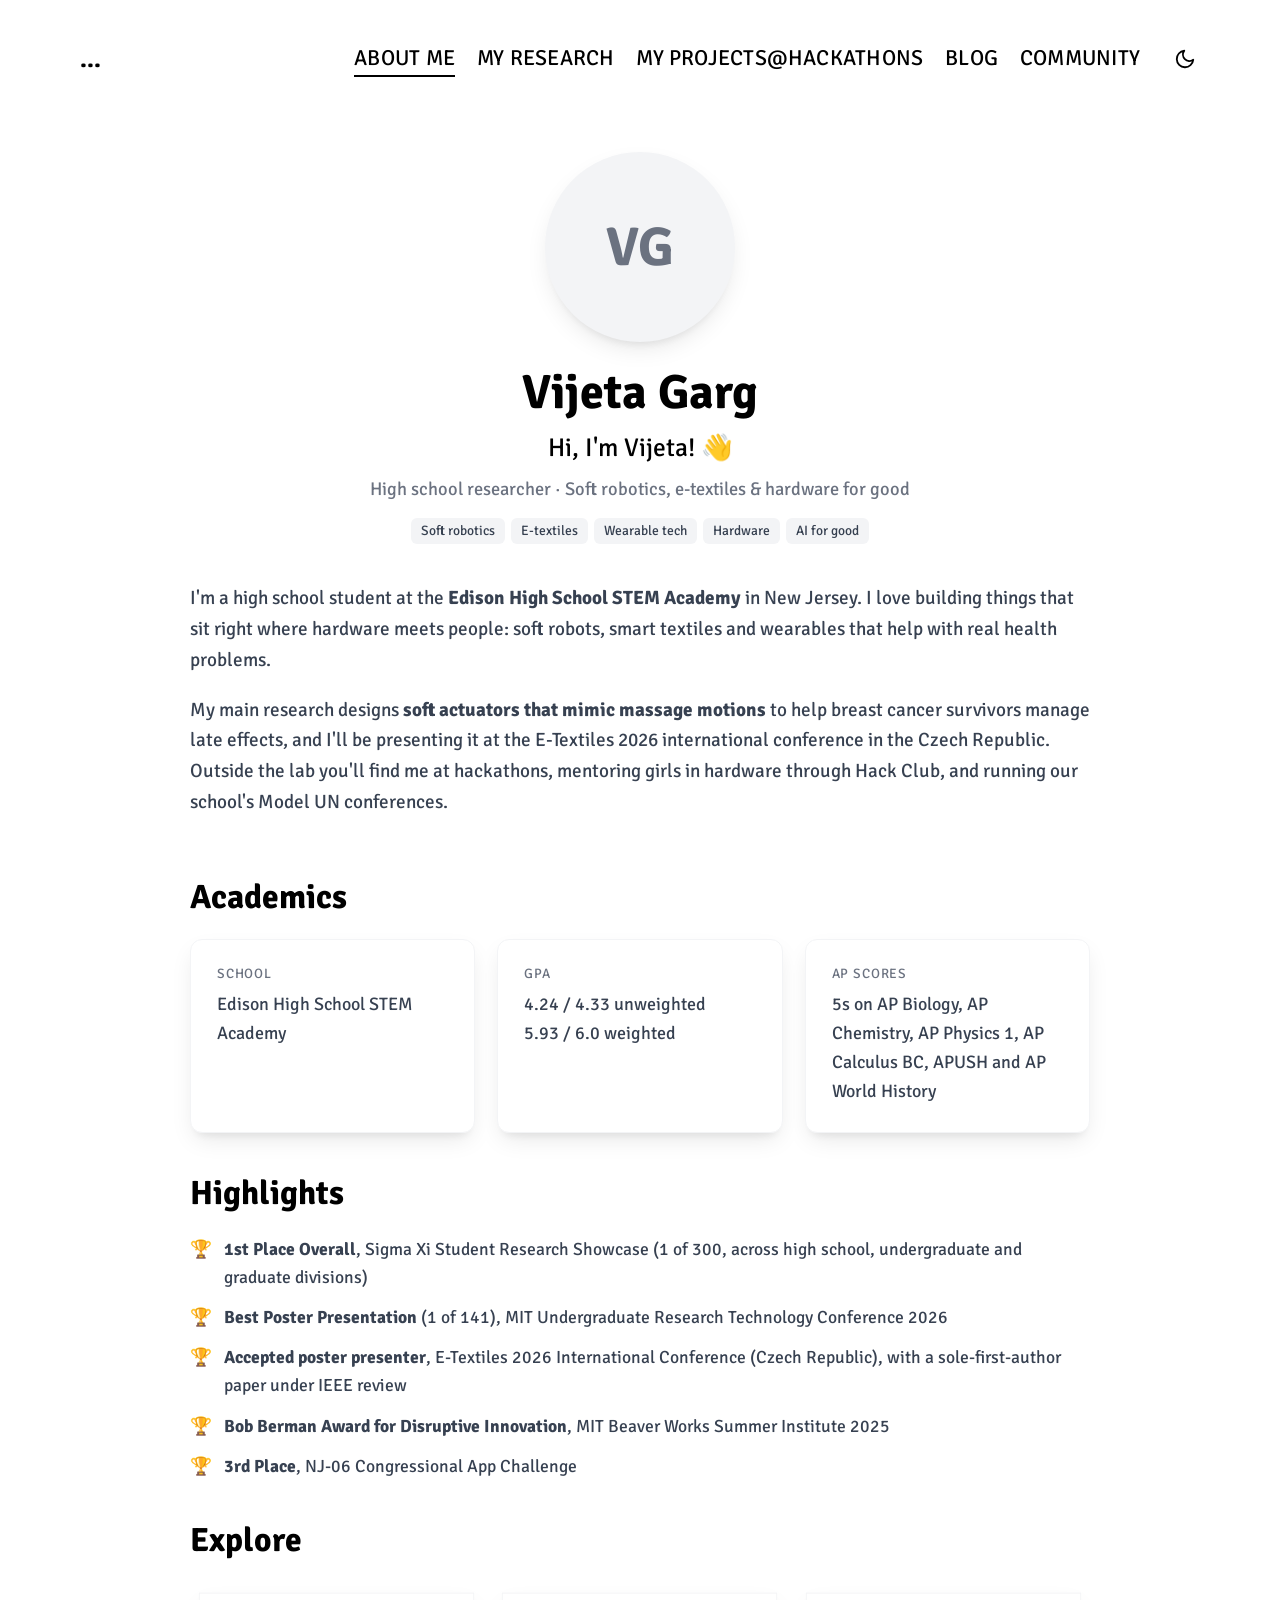
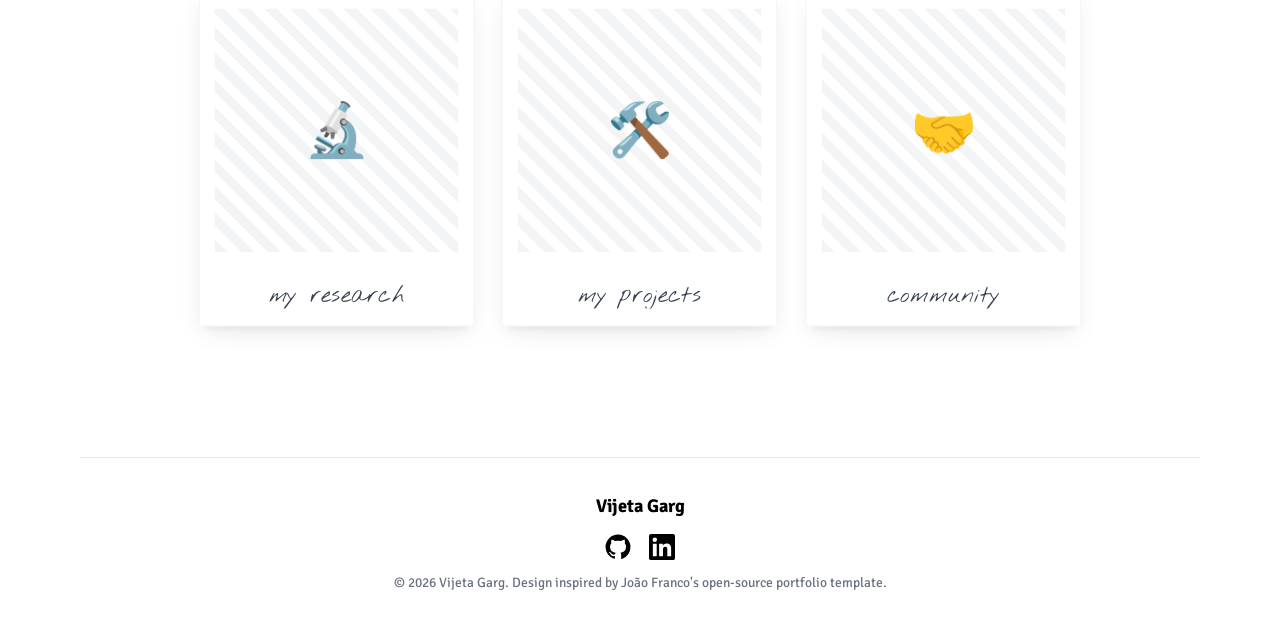
==== index.html @ 3167d9f6 "First version of portfolio site of Vijeta Garg created on 1st Nov 2026" ====
<!DOCTYPE html>
<html lang="en">
<head>
  <meta charset="UTF-8">
  <meta name="viewport" content="width=device-width, initial-scale=1.0">
  <title>About Me</title>
  <meta name="description" content="Vijeta Garg — research, projects and community">
  <link rel="icon" href="assets/img/favicon.svg" type="image/svg+xml">
  <link rel="preconnect" href="https://fonts.googleapis.com">
  <link rel="preconnect" href="https://fonts.gstatic.com" crossorigin>
  <link href="https://fonts.googleapis.com/css2?family=Nothing+You+Could+Do&family=Signika:wght@400;700&display=swap" rel="stylesheet">
  <link rel="stylesheet" href="assets/css/style.css">
</head>
<body data-page="about">
  <header id="site-header"></header>
  <main class="page container" id="app"></main>
  <footer id="site-footer"></footer>

  <!-- Settings you can edit -->
  <script src="config/site.js"></script>
  <script src="config/about.js"></script>
  <!-- List of uploaded files (auto-generated, don't edit) -->
  <script src="content/manifest.js"></script>
  <!-- Site engine -->
  <script src="assets/js/main.js"></script>
  <script src="assets/js/media.js"></script>
  <script src="assets/js/about.js"></script>
</body>
</html>
---- assets/css/style.css ----
/* =====================================================================
   Vijeta Garg — portfolio stylesheet
   ---------------------------------------------------------------------
   ✏️  EASY CUSTOMIZING: change the colors and fonts in the two blocks
   below (light mode, then dark mode). Everything else uses them.
   Fonts are loaded from Google Fonts in the <head> of each page.
   ===================================================================== */

:root {
  /* ---- Fonts ---- */
  --font-body: 'Signika', system-ui, -apple-system, 'Segoe UI', sans-serif;
  --font-title: Georgia, 'Times New Roman', serif;        /* big titles */
  --font-hand: 'Nothing You Could Do', cursive;            /* photo captions */

  /* ---- Light mode colors ---- */
  --bg: #ffffff;
  --text: #000000;
  --muted: #374151;        /* paragraph text */
  --soft: #6b7280;         /* small grey labels */
  --line: #e5e7eb;         /* dividers */
  --card: #ffffff;
  --card-border: #f3f4f6;
  --link: #3b82f6;
  --chip-bg: #f3f4f6;
  --badge-bg: #fff7e6;
  --badge-text: #8a4b00;
  --badge-border: #fde3b5;
  --active-bg: #f5f5f5;
  --shadow: 0 10px 25px -5px rgba(0,0,0,.10), 0 8px 10px -6px rgba(0,0,0,.08);

  --max-width: 1200px;
}

/* ---- Dark mode colors (used when the device is in dark mode,
        or when the visitor clicks the moon button) ---- */
@media (prefers-color-scheme: dark) {
  :root:not([data-theme="light"]) {
    --bg: #000000; --text: #ffffff; --muted: #cbd5e1; --soft: #94a3b8;
    --line: #262626; --card: #171717; --card-border: #262626;
    --link: #60a5fa; --chip-bg: #1f1f1f;
    --badge-bg: #2a1f0a; --badge-text: #fcd38d; --badge-border: #4a3510;
    --active-bg: #141414;
    --shadow: 0 10px 25px -5px rgba(0,0,0,.6);
  }
}
:root[data-theme="dark"] {
  --bg: #000000; --text: #ffffff; --muted: #cbd5e1; --soft: #94a3b8;
  --line: #262626; --card: #171717; --card-border: #262626;
  --link: #60a5fa; --chip-bg: #1f1f1f;
  --badge-bg: #2a1f0a; --badge-text: #fcd38d; --badge-border: #4a3510;
  --active-bg: #141414;
  --shadow: 0 10px 25px -5px rgba(0,0,0,.6);
}

/* ===================== Base ===================== */
*, *::before, *::after { box-sizing: border-box; }
html { scroll-behavior: smooth; }
body {
  margin: 0;
  background: var(--bg);
  color: var(--text);
  font-family: var(--font-body);
  font-size: 18px;
  line-height: 1.6;
  padding: 0 20px;
  animation: fade-in .6s ease both;
  transition: background .3s, color .3s;
}
@media (min-width: 768px) { body { padding: 0 80px; } }
@keyframes fade-in { from { opacity: 0; } to { opacity: 1; } }

a { color: var(--link); text-decoration: none; }
a:hover { text-decoration: underline; }
img { max-width: 100%; display: block; }
h1, h2, h3 { line-height: 1.2; margin: 0; }
code { font-size: .85em; background: var(--chip-bg); padding: 1px 6px; border-radius: 4px; word-break: break-all; }

.container { max-width: var(--max-width); margin: 0 auto; }
.narrow { max-width: 900px; margin: 0 auto; }

/* ===================== Header / nav ===================== */
.site-header { padding: 40px 0 4px; }
.nav { display: flex; flex-wrap: wrap; align-items: center; gap: 12px; max-width: var(--max-width); margin: 0 auto; }
.brand { font-size: 1.5rem; font-weight: 700; color: var(--text); margin-right: 24px; }
.brand:hover { text-decoration: none; }
.nav-tools { margin-left: 18px; display: flex; align-items: center; gap: 14px; }
.nav-links { list-style: none; margin: 0 0 0 auto; padding: 0; display: flex; gap: 22px; align-items: center; }
.nav-links a {
  color: var(--text); font-size: 1.35rem; text-transform: uppercase; font-weight: 400;
  display: inline-block; letter-spacing: .01em; -webkit-tap-highlight-color: transparent;
}
.nav-links a:hover { text-decoration: none; }
.nav-links a::after {
  content: ""; display: block; height: 2px; background: var(--text);
  max-width: 0; transition: max-width .5s ease;
}
.nav-links a:hover::after, .nav-links a.active::after { max-width: 100%; }

.icon-btn {
  background: none; border: 0; color: var(--text); cursor: pointer; padding: 4px;
  display: inline-flex; align-items: center; justify-content: center; border-radius: 6px;
}
.icon-btn svg { width: 22px; height: 22px; }
.menu-btn { display: none; }

@media (max-width: 1100px) {
  .nav-links a { font-size: 1.1rem; }
  .nav-links { gap: 16px; }
}
@media (max-width: 900px) {
  .menu-btn { display: inline-flex; }
  .nav-tools { margin-left: auto; }
  .nav-links {
    order: 3; width: 100%; margin-left: 0; flex-direction: column; align-items: flex-start; gap: 10px;
    max-height: 0; overflow: hidden; transition: max-height .45s ease;
  }
  .nav.open .nav-links { max-height: 420px; padding-top: 14px; }
  .nav-links a { font-size: 1.4rem; }
}

/* ===================== Generic page pieces ===================== */
.page { padding: 40px 0 60px; }
.page-title { font-size: clamp(1.8rem, 6vw, 2.5rem); font-weight: 700; padding: 20px 0 8px; overflow-wrap: anywhere; }
.page-intro { color: var(--muted); font-size: 1.15rem; max-width: 760px; margin: 0 0 30px; }
.section-title { font-size: 2.1rem; font-weight: 700; padding: 40px 0 22px; }
.eyebrow { color: var(--soft); text-transform: uppercase; letter-spacing: .06em; font-size: .85rem; margin: 0 0 8px; }

.badges { display: flex; flex-wrap: wrap; gap: 8px; margin: 16px 0; }
.badge {
  background: var(--badge-bg); color: var(--badge-text); border: 1px solid var(--badge-border);
  border-radius: 999px; padding: 4px 12px; font-size: .9rem; line-height: 1.4;
}
.chips { display: flex; flex-wrap: wrap; gap: 6px; margin: 10px 0; }
.chip { background: var(--chip-bg); color: var(--muted); border-radius: 6px; padding: 2px 10px; font-size: .85rem; }

.link-row { display: flex; flex-wrap: wrap; gap: 16px; margin: 16px 0; }

.card {
  background: var(--card); border: 1px solid var(--card-border); border-radius: 12px;
  box-shadow: var(--shadow); padding: 26px;
}

.btn {
  display: inline-flex; align-items: center; gap: 6px; padding: 7px 14px; border-radius: 8px;
  border: 1px solid var(--line); color: var(--text); font-size: .9rem; background: var(--card);
}
.btn:hover { text-decoration: none; border-color: var(--text); }

/* ===================== About (home) ===================== */
.hero { display: flex; flex-direction: column; align-items: center; text-align: center; padding: 30px 0 10px; }
.avatar {
  width: 190px; height: 190px; border-radius: 50%; object-fit: cover; box-shadow: var(--shadow);
  border: 4px solid var(--card);
}
.avatar-fallback {
  width: 190px; height: 190px; border-radius: 50%; display: flex; align-items: center; justify-content: center;
  font-size: 3.4rem; font-weight: 700; background: var(--chip-bg); color: var(--soft); box-shadow: var(--shadow);
}
.hero h1 { font-size: 3rem; font-weight: 700; margin-top: 22px; }
.hero .greeting { font-size: 1.6rem; margin: 6px 0 0; }
.hero .tagline { color: var(--soft); font-size: 1.15rem; margin: 6px 0 0; }
.wave { display: inline-block; animation: wave 2.5s infinite; transform-origin: 70% 70%; }
@keyframes wave {
  0%{transform:rotate(0)} 10%{transform:rotate(14deg)} 20%{transform:rotate(-8deg)} 30%{transform:rotate(14deg)}
  40%{transform:rotate(-4deg)} 50%{transform:rotate(10deg)} 60%,100%{transform:rotate(0)}
}
.bio p { color: var(--muted); font-size: 1.2rem; }
.interest-chips { justify-content: center; margin-top: 14px; }

.glance { display: grid; grid-template-columns: repeat(auto-fit, minmax(240px, 1fr)); gap: 22px; }
.glance h3 { font-size: .85rem; text-transform: uppercase; letter-spacing: .06em; color: var(--soft); margin-bottom: 8px; font-weight: 400; }
.glance p { margin: 0; color: var(--muted); }
.highlight-list { list-style: none; padding: 0; margin: 0; display: grid; gap: 12px; }
.highlight-list li { display: flex; gap: 12px; align-items: flex-start; color: var(--muted); font-size: 1.1rem; }
.highlight-list li::before { content: "🏆"; flex: none; }

/* ===================== Polaroid photo cards (like the reference site) ===================== */
.polaroid-grid { display: grid; grid-template-columns: repeat(auto-fill, minmax(230px, 1fr)); gap: 10px; }
.polaroid {
  position: relative; background: var(--card); border: 1px solid var(--card-border); box-shadow: var(--shadow);
  padding: 16px 16px 78px; transform: scale(.94) rotate(0); transition: transform .5s ease;
  cursor: pointer; color: inherit; display: block;
}
.polaroid:hover { transform: scale(.94) rotate(-5deg); text-decoration: none; }
.polaroid:nth-child(even):hover { transform: scale(.94) rotate(4deg); }
.polaroid img, .polaroid .ph { width: 100%; aspect-ratio: 1 / 1; object-fit: cover; }
.polaroid .ph {
  display: flex; align-items: center; justify-content: center; font-size: 3.5rem;
  background: repeating-linear-gradient(45deg, var(--chip-bg), var(--chip-bg) 10px, var(--card) 10px, var(--card) 20px);
}
.polaroid .caption {
  position: absolute; left: 8px; right: 8px; bottom: 18px; text-align: center;
  font-family: var(--font-hand); font-size: 1.55rem; line-height: 1.1; color: var(--muted);
  white-space: nowrap; overflow: hidden; text-overflow: ellipsis;
}
.polaroid.small { padding: 10px 10px 50px; }
.polaroid.small .caption { font-size: 1.15rem; bottom: 12px; }

/* ===================== Research / Projects: index + detail ===================== */
.split { display: grid; grid-template-columns: 270px minmax(0, 1fr); gap: 48px; align-items: start; }
.split > * { min-width: 0; }
.side-index { position: sticky; top: 24px; }
.side-index h2 { font-size: .85rem; text-transform: uppercase; letter-spacing: .08em; color: var(--soft); font-weight: 400; margin-bottom: 10px; }
.side-index ol { list-style: none; margin: 0; padding: 0; border-left: 2px solid var(--line); }
.side-index li a {
  display: block; padding: 9px 14px; margin-left: -2px; border-left: 2px solid transparent;
  color: var(--muted); font-size: 1.02rem; line-height: 1.35;
}
.side-index li a:hover { color: var(--text); text-decoration: none; background: var(--active-bg); }
.side-index li a.active { color: var(--text); font-weight: 700; border-left-color: var(--text); background: var(--active-bg); }
.side-index .when { display: block; font-size: .8rem; color: var(--soft); font-weight: 400; margin-top: 2px; }

.detail-title { font-family: var(--font-title); font-size: 2.3rem; font-weight: 700; margin: 4px 0 6px; }
.detail-sub { color: var(--muted); font-size: 1.1rem; margin: 0; }
.lead { color: var(--muted); font-size: 1.15rem; }
.highlights { color: var(--muted); padding-left: 22px; }
.highlights li { margin-bottom: 8px; }
.related { font-size: 1rem; color: var(--soft); }
.pager { display: flex; justify-content: space-between; gap: 12px; margin-top: 50px; padding-top: 20px; border-top: 1px solid var(--line); }
.pager a { color: var(--text); font-size: 1rem; }

@media (max-width: 900px) {
  .split { grid-template-columns: minmax(0, 1fr); gap: 24px; }
  .side-index { position: static; }
  .side-index ol { border-left: 0; display: flex; gap: 8px; overflow-x: auto; padding-bottom: 6px; scrollbar-width: thin; }
  .side-index li { flex: none; }
  .side-index li a { border: 1px solid var(--line); border-radius: 999px; margin: 0; padding: 6px 14px; white-space: nowrap; font-size: .95rem; }
  .side-index li a.active { border-color: var(--text); }
  .side-index .when { display: none; }
  .detail-title { font-size: 1.8rem; }
}

/* ===================== Media sections ===================== */
.media-section { margin-top: 42px; }
.media-section > h3 { font-size: 1.4rem; font-weight: 700; margin-bottom: 16px; display: flex; align-items: center; gap: 10px; }
.media-section > h3 .count { font-size: .85rem; color: var(--soft); font-weight: 400; }

.placeholder {
  border: 2px dashed var(--line); border-radius: 12px; padding: 26px; text-align: center; color: var(--soft); font-size: .95rem;
}
.placeholder .big { font-size: 2rem; display: block; margin-bottom: 6px; }

.video-grid { display: grid; grid-template-columns: repeat(auto-fill, minmax(320px, 1fr)); gap: 20px; }
.video-grid figure { margin: 0; }
.video-grid video, .video-grid iframe { width: 100%; aspect-ratio: 16 / 9; border: 0; border-radius: 10px; background: #000; box-shadow: var(--shadow); }
.video-grid figcaption { font-size: .9rem; color: var(--soft); margin-top: 6px; }

.file-list { display: grid; grid-template-columns: repeat(auto-fill, minmax(280px, 1fr)); gap: 14px; }
.file-card { display: flex; gap: 14px; align-items: center; padding: 16px; }
.file-card .ficon { font-size: 2rem; flex: none; }
.file-card .fname { font-size: 1rem; color: var(--text); word-break: break-word; }
.file-card .fext { font-size: .75rem; color: var(--soft); text-transform: uppercase; }
.file-card .factions { display: flex; gap: 8px; margin-top: 8px; flex-wrap: wrap; }

.slide-block { margin-bottom: 26px; }
.slide-block iframe { width: 100%; aspect-ratio: 16 / 10; border: 1px solid var(--line); border-radius: 10px; background: var(--card); }
.slide-head { display: flex; justify-content: space-between; align-items: center; gap: 10px; flex-wrap: wrap; margin-bottom: 10px; }
.slide-head strong { font-weight: 700; }
.note { font-size: .9rem; color: var(--soft); }

/* Lightbox */
.lightbox { position: fixed; inset: 0; background: rgba(0,0,0,.92); display: none; align-items: center; justify-content: center; z-index: 100; padding: 50px 60px; }
.lightbox.open { display: flex; }
.lightbox img { max-width: 100%; max-height: 82vh; object-fit: contain; border-radius: 6px; }
.lightbox figure { margin: 0; text-align: center; }
.lightbox figcaption { color: #fff; font-family: var(--font-hand); font-size: 1.6rem; margin-top: 10px; }
.lightbox button { position: absolute; background: rgba(255,255,255,.12); color: #fff; border: 0; width: 46px; height: 46px; border-radius: 50%; font-size: 1.6rem; cursor: pointer; }
.lightbox button:hover { background: rgba(255,255,255,.25); }
.lb-close { top: 16px; right: 16px; }
.lb-prev { left: 12px; top: 50%; transform: translateY(-50%); }
.lb-next { right: 12px; top: 50%; transform: translateY(-50%); }
@media (max-width: 600px) { .lightbox { padding: 60px 10px; } .lb-prev, .lb-next { top: auto; bottom: 14px; transform: none; } }

/* ===================== Community ===================== */
.community-list { display: grid; gap: 28px; }
.community-card h2 { font-size: 1.6rem; font-weight: 700; }
.community-card .role { color: var(--soft); margin: 4px 0 0; }
.community-card ul { color: var(--muted); padding-left: 22px; margin: 14px 0 0; }
.community-card li { margin-bottom: 6px; }
.community-card .mini-gallery { display: grid; grid-template-columns: repeat(auto-fill, minmax(150px, 1fr)); gap: 4px; margin-top: 14px; }

/* ===================== Blog ===================== */
.post-list { display: grid; gap: 22px; }
.post-item { display: grid; grid-template-columns: 200px 1fr; gap: 22px; align-items: center; color: inherit; }
.post-item:hover { text-decoration: none; }
.post-item:hover h2 { text-decoration: underline; }
.post-item img, .post-item .ph { width: 100%; aspect-ratio: 4 / 3; object-fit: cover; border-radius: 10px; }
.post-item .ph { background: var(--chip-bg); display: flex; align-items: center; justify-content: center; font-size: 2.6rem; }
.post-item h2 { font-family: var(--font-title); font-size: 1.6rem; }
.post-item p { color: var(--muted); margin: 6px 0 0; }
.post-date { color: var(--soft); font-size: .9rem; }
@media (max-width: 640px) { .post-item { grid-template-columns: 1fr; } }

.post-body { color: var(--muted); font-size: 1.12rem; }
.post-body h1, .post-body h2, .post-body h3 { color: var(--text); margin: 1.6em 0 .5em; }
.post-body img { border-radius: 10px; margin: 16px auto; box-shadow: var(--shadow); }
.post-body blockquote { border-left: 3px solid var(--line); margin: 0; padding-left: 16px; color: var(--soft); }
.post-body pre { background: var(--chip-bg); padding: 14px; border-radius: 8px; overflow-x: auto; }
.post-body pre code { background: none; padding: 0; }

/* ===================== Footer ===================== */
.site-footer { border-top: 1px solid var(--line); margin-top: 60px; padding: 34px 0 40px; text-align: center; }
.site-footer .fname { font-weight: 700; font-size: 1.15rem; }
.socials { display: flex; justify-content: center; gap: 18px; margin: 12px 0; }
.socials a { color: var(--text); display: inline-flex; }
.socials svg { width: 26px; height: 26px; }
.socials a:hover { opacity: .65; }
.credit { color: var(--soft); font-size: .85rem; margin: 0; }
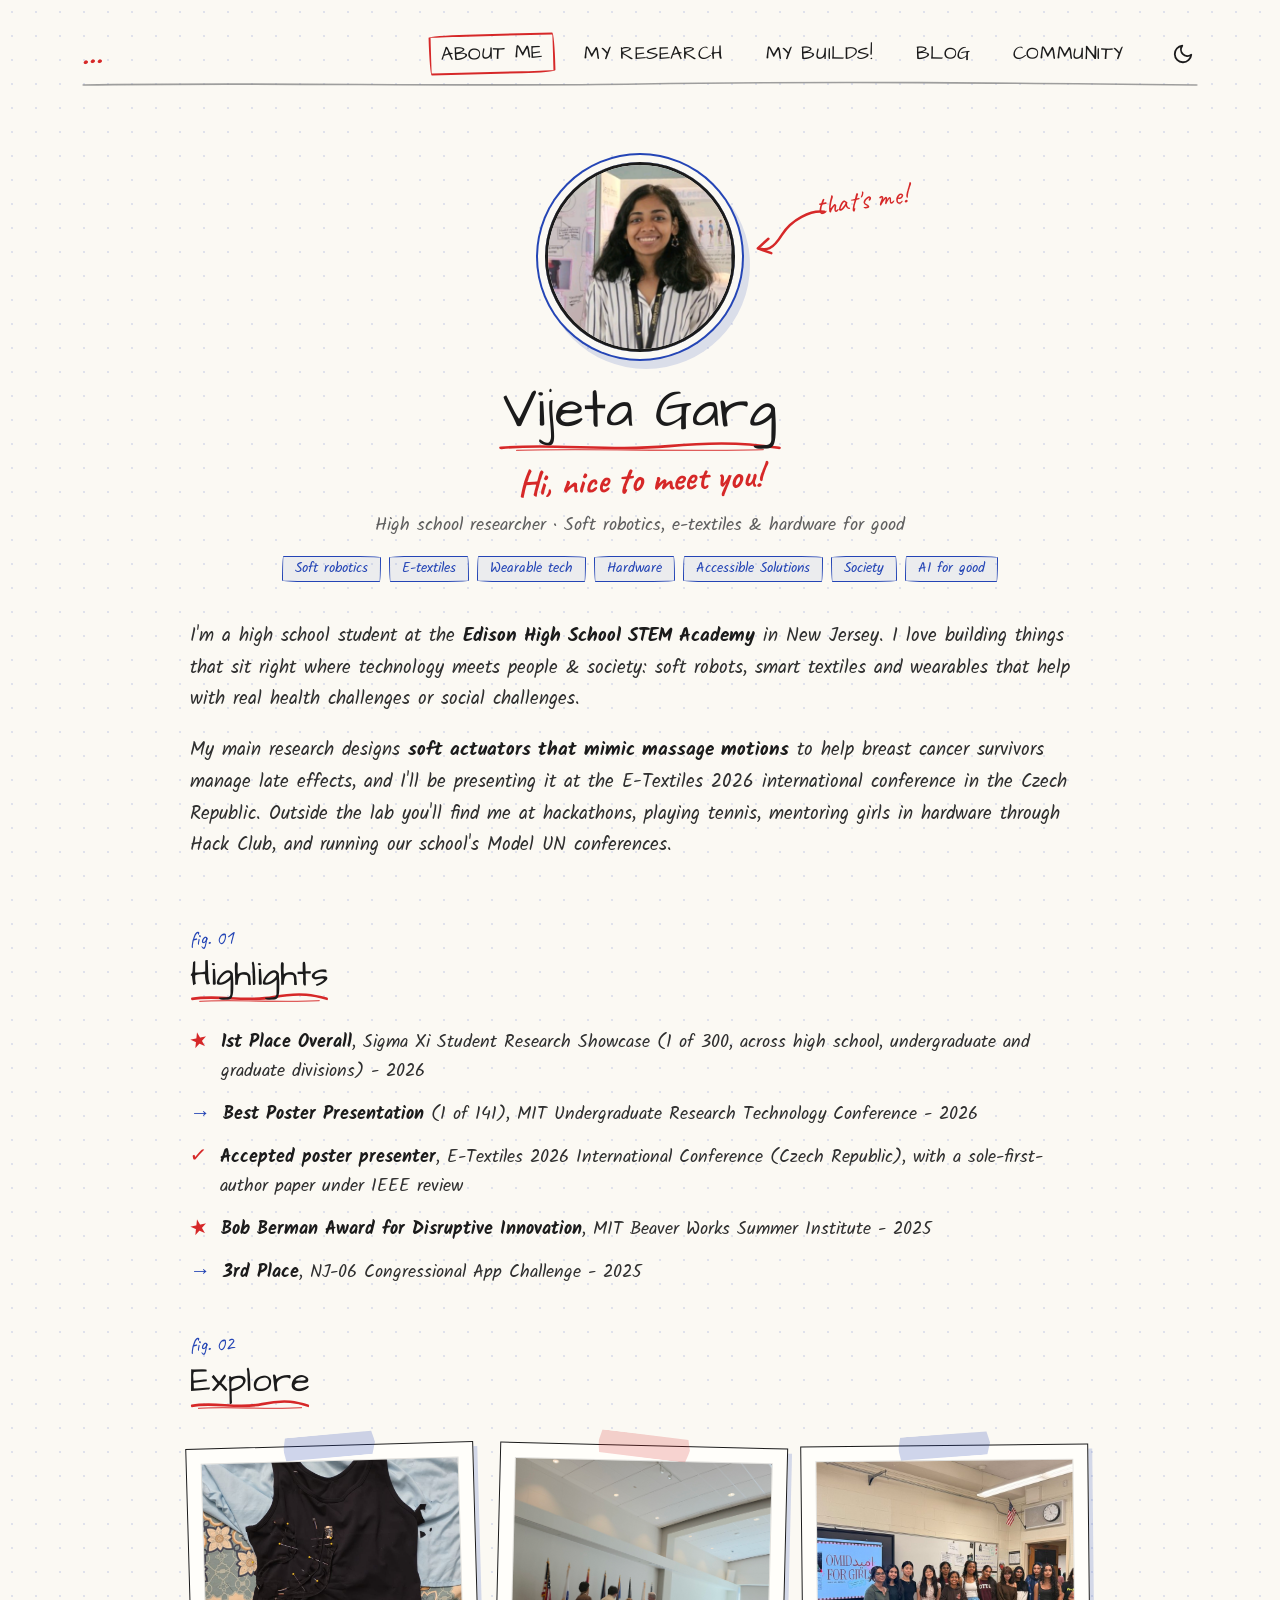
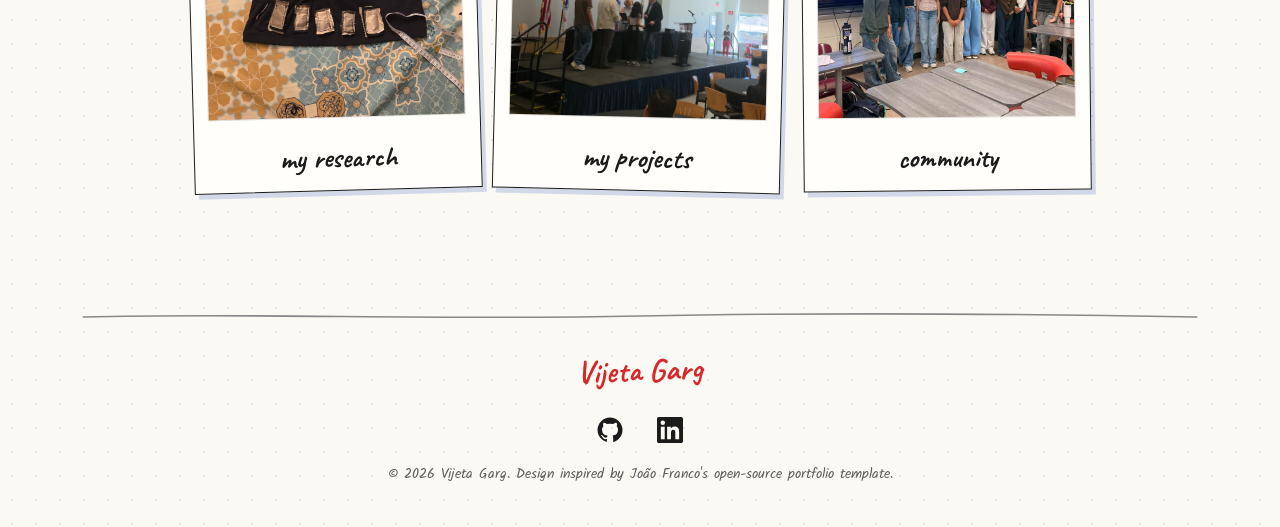
==== commit a14aca85: "Sketchbook redesign, import Blogger posts, content tweaks - Restyle site as a black/red/blue product" ====
--- a/index.html
+++ b/index.html
@@ -8,7 +8,7 @@
   <link rel="icon" href="assets/img/favicon.svg" type="image/svg+xml">
   <link rel="preconnect" href="https://fonts.googleapis.com">
   <link rel="preconnect" href="https://fonts.gstatic.com" crossorigin>
-  <link href="https://fonts.googleapis.com/css2?family=Nothing+You+Could+Do&family=Signika:wght@400;700&display=swap" rel="stylesheet">
+  <link href="https://fonts.googleapis.com/css2?family=Architects+Daughter&family=Caveat:wght@500;700&family=Kalam:wght@300;400;700&display=swap" rel="stylesheet">
   <link rel="stylesheet" href="assets/css/style.css">
 </head>
 <body data-page="about">
--- a/assets/css/style.css
+++ b/assets/css/style.css
@@ -1,55 +1,69 @@
 /* =====================================================================
-   Vijeta Garg — portfolio stylesheet
+   Vijeta Garg — portfolio stylesheet  ✎  "product design sketchbook"
    ---------------------------------------------------------------------
-   ✏️  EASY CUSTOMIZING: change the colors and fonts in the two blocks
+   ✏️  EASY CUSTOMIZING: change the colors and fonts in the blocks
    below (light mode, then dark mode). Everything else uses them.
    Fonts are loaded from Google Fonts in the <head> of each page.
+   Ink palette: black + red pen + blue pen on dot-grid paper.
    ===================================================================== */
 
 :root {
   /* ---- Fonts ---- */
-  --font-body: 'Signika', system-ui, -apple-system, 'Segoe UI', sans-serif;
-  --font-title: Georgia, 'Times New Roman', serif;        /* big titles */
-  --font-hand: 'Nothing You Could Do', cursive;            /* photo captions */
-
-  /* ---- Light mode colors ---- */
-  --bg: #ffffff;
-  --text: #000000;
-  --muted: #374151;        /* paragraph text */
-  --soft: #6b7280;         /* small grey labels */
-  --line: #e5e7eb;         /* dividers */
-  --card: #ffffff;
-  --card-border: #f3f4f6;
-  --link: #3b82f6;
-  --chip-bg: #f3f4f6;
-  --badge-bg: #fff7e6;
-  --badge-text: #8a4b00;
-  --badge-border: #fde3b5;
-  --active-bg: #f5f5f5;
-  --shadow: 0 10px 25px -5px rgba(0,0,0,.10), 0 8px 10px -6px rgba(0,0,0,.08);
+  --font-body: 'Kalam', 'Comic Sans MS', 'Segoe Print', cursive;          /* handwritten body */
+  --font-title: 'Architects Daughter', 'Segoe Print', cursive;            /* drafting-style titles */
+  --font-hand: 'Caveat', 'Segoe Script', cursive;                         /* scribbled notes */
+
+  /* ---- Light mode colors (white sketchbook paper) ---- */
+  --bg: #fbf9f3;           /* paper */
+  --grid: rgba(36, 69, 181, .13); /* dot grid */
+  --text: #1b1b1b;         /* black ink */
+  --muted: #2f2f2f;        /* paragraph ink */
+  --soft: #5f5f5f;         /* pencil grey */
+  --red: #d62828;          /* red pen */
+  --blue: #2445b5;         /* blue ballpoint */
+  --line: #1b1b1b;
+  --card: #fffefa;
+  --card-border: #1b1b1b;
+  --link: #2445b5;
+  --chip-bg: rgba(36, 69, 181, .07);
+  --badge-bg: transparent;
+  --badge-text: #d62828;
+  --badge-border: #d62828;
+  --active-bg: transparent;
+  --tape: rgba(36, 69, 181, .22);
+  --shadow: 4px 5px 0 rgba(36, 69, 181, .18);
+
+  /* hand-drawn wobbly corners */
+  --wobble: 255px 15px 225px 15px / 15px 225px 15px 255px;
+  --wobble-2: 15px 225px 15px 255px / 255px 15px 225px 15px;
 
   --max-width: 1200px;
 }
 
-/* ---- Dark mode colors (used when the device is in dark mode,
-        or when the visitor clicks the moon button) ---- */
+/* ---- Dark mode (black sketchbook, white gel pen) ---- */
 @media (prefers-color-scheme: dark) {
   :root:not([data-theme="light"]) {
-    --bg: #000000; --text: #ffffff; --muted: #cbd5e1; --soft: #94a3b8;
-    --line: #262626; --card: #171717; --card-border: #262626;
-    --link: #60a5fa; --chip-bg: #1f1f1f;
-    --badge-bg: #2a1f0a; --badge-text: #fcd38d; --badge-border: #4a3510;
-    --active-bg: #141414;
-    --shadow: 0 10px 25px -5px rgba(0,0,0,.6);
+    color-scheme: dark;
+    --bg: #15161a; --grid: rgba(255, 255, 255, .08);
+    --text: #f3efe6; --muted: #ddd8cd; --soft: #a19c92;
+    --red: #ff5a5a; --blue: #7d9bff;
+    --line: #f3efe6; --card: #1c1d22; --card-border: #f3efe6;
+    --link: #8fa8ff; --chip-bg: rgba(125, 155, 255, .1);
+    --badge-text: #ff5a5a; --badge-border: #ff5a5a;
+    --tape: rgba(125, 155, 255, .28);
+    --shadow: 4px 5px 0 rgba(125, 155, 255, .22);
   }
 }
 :root[data-theme="dark"] {
-  --bg: #000000; --text: #ffffff; --muted: #cbd5e1; --soft: #94a3b8;
-  --line: #262626; --card: #171717; --card-border: #262626;
-  --link: #60a5fa; --chip-bg: #1f1f1f;
-  --badge-bg: #2a1f0a; --badge-text: #fcd38d; --badge-border: #4a3510;
-  --active-bg: #141414;
-  --shadow: 0 10px 25px -5px rgba(0,0,0,.6);
+  color-scheme: dark;
+  --bg: #15161a; --grid: rgba(255, 255, 255, .08);
+  --text: #f3efe6; --muted: #ddd8cd; --soft: #a19c92;
+  --red: #ff5a5a; --blue: #7d9bff;
+  --line: #f3efe6; --card: #1c1d22; --card-border: #f3efe6;
+  --link: #8fa8ff; --chip-bg: rgba(125, 155, 255, .1);
+  --badge-text: #ff5a5a; --badge-border: #ff5a5a;
+  --tape: rgba(125, 155, 255, .28);
+  --shadow: 4px 5px 0 rgba(125, 155, 255, .22);
 }
 
 /* ===================== Base ===================== */
@@ -57,252 +71,367 @@
 html { scroll-behavior: smooth; }
 body {
   margin: 0;
-  background: var(--bg);
+  background-color: var(--bg);
+  background-image: radial-gradient(var(--grid) 1.2px, transparent 1.4px);
+  background-size: 24px 24px;
   color: var(--text);
   font-family: var(--font-body);
   font-size: 18px;
-  line-height: 1.6;
+  font-weight: 400;
+  line-height: 1.65;
   padding: 0 20px;
   animation: fade-in .6s ease both;
-  transition: background .3s, color .3s;
+  transition: background-color .3s, color .3s;
 }
 @media (min-width: 768px) { body { padding: 0 80px; } }
 @keyframes fade-in { from { opacity: 0; } to { opacity: 1; } }
 
+::selection { background: rgba(214, 40, 40, .22); }
+
 a { color: var(--link); text-decoration: none; }
-a:hover { text-decoration: underline; }
+a:hover { text-decoration: underline wavy var(--red) 1.5px; text-underline-offset: 4px; }
 img { max-width: 100%; display: block; }
-h1, h2, h3 { line-height: 1.2; margin: 0; }
+h1, h2, h3 { line-height: 1.2; margin: 0; font-family: var(--font-title); font-weight: 400; }
+strong, b { color: var(--text); }
 code { font-size: .85em; background: var(--chip-bg); padding: 1px 6px; border-radius: 4px; word-break: break-all; }
 
 .container { max-width: var(--max-width); margin: 0 auto; }
 .narrow { max-width: 900px; margin: 0 auto; }
 
+/* reusable scribbled red underline (as a background image) */
+.page-title, .section-title, .hero h1 {
+  background-image: url("data:image/svg+xml,%3Csvg xmlns='http://www.w3.org/2000/svg' viewBox='0 0 200 14' preserveAspectRatio='none'%3E%3Cpath d='M3 8 C 40 3, 80 12, 120 6 S 180 4, 197 8' fill='none' stroke='%23d62828' stroke-width='3' stroke-linecap='round'/%3E%3Cpath d='M14 11 C 60 8, 130 13, 186 10' fill='none' stroke='%23d62828' stroke-width='1.6' stroke-linecap='round' opacity='.75'/%3E%3C/svg%3E");
+  background-repeat: no-repeat;
+  background-position: 0 100%;
+  background-size: 100% 12px;
+}
+
 /* ===================== Header / nav ===================== */
-.site-header { padding: 40px 0 4px; }
-.nav { display: flex; flex-wrap: wrap; align-items: center; gap: 12px; max-width: var(--max-width); margin: 0 auto; }
-.brand { font-size: 1.5rem; font-weight: 700; color: var(--text); margin-right: 24px; }
-.brand:hover { text-decoration: none; }
+.site-header { padding: 34px 0 4px; }
+.nav {
+  display: flex; flex-wrap: wrap; align-items: center; gap: 12px; max-width: var(--max-width); margin: 0 auto;
+  padding-bottom: 14px; position: relative;
+}
+/* hand-drawn rule under the nav */
+.nav::after {
+  content: ""; position: absolute; left: 0; right: 0; bottom: 0; height: 8px;
+  background: url("data:image/svg+xml,%3Csvg xmlns='http://www.w3.org/2000/svg' viewBox='0 0 600 8' preserveAspectRatio='none'%3E%3Cpath d='M2 5 C 100 2, 200 7, 300 4 S 500 3, 598 5' fill='none' stroke='%23888' stroke-width='1.6' stroke-linecap='round'/%3E%3C/svg%3E") no-repeat center / 100% 100%;
+  opacity: .8;
+}
+.brand {
+  font-family: var(--font-hand); font-size: 2.2rem; font-weight: 700; color: var(--red); margin-right: 24px;
+  line-height: 1; transform: rotate(-4deg); display: inline-block;
+}
+.brand:hover { text-decoration: none; transform: rotate(4deg); }
 .nav-tools { margin-left: 18px; display: flex; align-items: center; gap: 14px; }
-.nav-links { list-style: none; margin: 0 0 0 auto; padding: 0; display: flex; gap: 22px; align-items: center; }
+.nav-links { list-style: none; margin: 0 0 0 auto; padding: 0; display: flex; gap: 18px; align-items: center; }
 .nav-links a {
-  color: var(--text); font-size: 1.35rem; text-transform: uppercase; font-weight: 400;
-  display: inline-block; letter-spacing: .01em; -webkit-tap-highlight-color: transparent;
-}
-.nav-links a:hover { text-decoration: none; }
-.nav-links a::after {
-  content: ""; display: block; height: 2px; background: var(--text);
-  max-width: 0; transition: max-width .5s ease;
-}
-.nav-links a:hover::after, .nav-links a.active::after { max-width: 100%; }
+  color: var(--text); font-family: var(--font-title); font-size: 1.2rem; text-transform: uppercase;
+  display: inline-block; letter-spacing: .03em; -webkit-tap-highlight-color: transparent;
+  padding: 2px 10px; border: 2px solid transparent; border-radius: var(--wobble);
+  transition: color .25s, border-color .25s, transform .25s;
+}
+.nav-links a:hover { text-decoration: none; color: var(--blue); transform: rotate(-1.5deg); }
+.nav-links a.active { border-color: var(--red); transform: rotate(-1.5deg); }
+.nav-links li:nth-child(even) a.active { transform: rotate(1.5deg); border-radius: var(--wobble-2); }
 
 .icon-btn {
-  background: none; border: 0; color: var(--text); cursor: pointer; padding: 4px;
-  display: inline-flex; align-items: center; justify-content: center; border-radius: 6px;
-}
+  background: none; border: 2px solid transparent; color: var(--text); cursor: pointer; padding: 4px;
+  display: inline-flex; align-items: center; justify-content: center; border-radius: var(--wobble);
+}
+.icon-btn:hover { border-color: var(--blue); color: var(--blue); }
 .icon-btn svg { width: 22px; height: 22px; }
 .menu-btn { display: none; }
 
 @media (max-width: 1100px) {
-  .nav-links a { font-size: 1.1rem; }
-  .nav-links { gap: 16px; }
+  .nav-links a { font-size: 1rem; padding: 2px 6px; }
+  .nav-links { gap: 10px; }
 }
 @media (max-width: 900px) {
   .menu-btn { display: inline-flex; }
   .nav-tools { margin-left: auto; }
   .nav-links {
-    order: 3; width: 100%; margin-left: 0; flex-direction: column; align-items: flex-start; gap: 10px;
+    order: 3; width: 100%; margin-left: 0; flex-direction: column; align-items: flex-start; gap: 8px;
     max-height: 0; overflow: hidden; transition: max-height .45s ease;
   }
   .nav.open .nav-links { max-height: 420px; padding-top: 14px; }
-  .nav-links a { font-size: 1.4rem; }
+  .nav-links a { font-size: 1.3rem; }
 }
 
 /* ===================== Generic page pieces ===================== */
-.page { padding: 40px 0 60px; }
-.page-title { font-size: clamp(1.8rem, 6vw, 2.5rem); font-weight: 700; padding: 20px 0 8px; overflow-wrap: anywhere; }
+.page { padding: 40px 0 60px; position: relative; counter-reset: fig; }
+.page-title {
+  font-size: clamp(2rem, 6vw, 2.9rem); padding: 20px 0 10px; margin-bottom: 14px;
+  overflow-wrap: anywhere; display: inline-block; position: relative;
+}
+.page-title::after {
+  content: "✎ sketches & notes"; position: absolute; left: calc(100% + 18px); top: 18px; white-space: nowrap;
+  font-family: var(--font-hand); font-size: 1.35rem; color: var(--blue); transform: rotate(-6deg);
+}
+body[data-page="blog"] .page-title::after { content: "✎ from my OG blog called ~AristotalOfMyThoughts"; }
 .page-intro { color: var(--muted); font-size: 1.15rem; max-width: 760px; margin: 0 0 30px; }
-.section-title { font-size: 2.1rem; font-weight: 700; padding: 40px 0 22px; }
-.eyebrow { color: var(--soft); text-transform: uppercase; letter-spacing: .06em; font-size: .85rem; margin: 0 0 8px; }
-
-.badges { display: flex; flex-wrap: wrap; gap: 8px; margin: 16px 0; }
+.section-title {
+  font-size: 2.2rem; margin: 46px 0 24px; padding-bottom: 8px; display: inline-block; position: relative;
+}
+.section-title::before {
+  counter-increment: fig; content: "fig. " counter(fig, decimal-leading-zero);
+  display: block; font-family: var(--font-hand); font-size: 1.3rem; color: var(--blue);
+  transform: rotate(-3deg); transform-origin: left; margin-bottom: 2px;
+}
+.eyebrow { color: var(--blue); font-family: var(--font-hand); font-size: 1.35rem; margin: 0 0 4px; }
+
+.badges { display: flex; flex-wrap: wrap; gap: 10px; margin: 16px 0; }
 .badge {
-  background: var(--badge-bg); color: var(--badge-text); border: 1px solid var(--badge-border);
-  border-radius: 999px; padding: 4px 12px; font-size: .9rem; line-height: 1.4;
-}
-.chips { display: flex; flex-wrap: wrap; gap: 6px; margin: 10px 0; }
-.chip { background: var(--chip-bg); color: var(--muted); border-radius: 6px; padding: 2px 10px; font-size: .85rem; }
+  background: var(--badge-bg); color: var(--badge-text); border: 2px solid var(--badge-border);
+  border-radius: var(--wobble); padding: 2px 14px; font-size: .95rem; line-height: 1.5; transform: rotate(-1deg);
+}
+.badge:nth-child(even) { transform: rotate(1.2deg); border-radius: var(--wobble-2); }
+.chips { display: flex; flex-wrap: wrap; gap: 8px; margin: 10px 0; }
+.chip {
+  background: var(--chip-bg); color: var(--blue); border: 1.5px solid var(--blue);
+  border-radius: var(--wobble); padding: 0 12px; font-size: .9rem;
+}
+.chip:nth-child(odd) { border-radius: var(--wobble-2); }
 
 .link-row { display: flex; flex-wrap: wrap; gap: 16px; margin: 16px 0; }
+.link-row a { font-family: var(--font-title); }
 
 .card {
-  background: var(--card); border: 1px solid var(--card-border); border-radius: 12px;
+  position: relative; background: var(--card); border: 2px solid var(--card-border); border-radius: var(--wobble);
   box-shadow: var(--shadow); padding: 26px;
 }
+/* a second, slightly-off sketch line around cards */
+.card::after {
+  content: ""; position: absolute; inset: -6px -4px -3px -7px; border: 1.2px solid var(--card-border);
+  border-radius: var(--wobble-2); opacity: .35; pointer-events: none; transform: rotate(-.4deg);
+}
 
 .btn {
-  display: inline-flex; align-items: center; gap: 6px; padding: 7px 14px; border-radius: 8px;
-  border: 1px solid var(--line); color: var(--text); font-size: .9rem; background: var(--card);
-}
-.btn:hover { text-decoration: none; border-color: var(--text); }
+  display: inline-flex; align-items: center; gap: 6px; padding: 5px 14px; border-radius: var(--wobble);
+  border: 2px solid var(--line); color: var(--text); font-size: .95rem; background: var(--card);
+  font-family: var(--font-title); transition: transform .2s, box-shadow .2s;
+}
+.btn:hover { text-decoration: none; border-color: var(--blue); color: var(--blue); box-shadow: 3px 3px 0 var(--red); transform: translate(-1px, -1px) rotate(-1deg); }
 
 /* ===================== About (home) ===================== */
-.hero { display: flex; flex-direction: column; align-items: center; text-align: center; padding: 30px 0 10px; }
+.hero { position: relative; display: flex; flex-direction: column; align-items: center; text-align: center; padding: 30px 0 10px; }
+/* "that's me!" margin note with arrow pointing at the photo */
+.hero::before {
+  content: "that's me!"; position: absolute; top: 46px; left: calc(50% + 175px);
+  font-family: var(--font-hand); font-size: 1.7rem; color: var(--red); transform: rotate(-8deg); white-space: nowrap;
+}
+.hero::after {
+  content: ""; position: absolute; top: 74px; left: calc(50% + 112px); width: 78px; height: 52px;
+  background: url("data:image/svg+xml,%3Csvg xmlns='http://www.w3.org/2000/svg' viewBox='0 0 80 54' fill='none' stroke='%23d62828' stroke-width='2.6' stroke-linecap='round' stroke-linejoin='round'%3E%3Cpath d='M74 6 C 60 4, 40 14, 30 30 S 14 46, 6 44'/%3E%3Cpath d='M16 34 L5 44 L19 49'/%3E%3C/svg%3E") no-repeat center / contain;
+}
 .avatar {
-  width: 190px; height: 190px; border-radius: 50%; object-fit: cover; box-shadow: var(--shadow);
-  border: 4px solid var(--card);
+  width: 190px; height: 190px; border-radius: 50%; object-fit: cover;
+  border: 3px solid var(--text);
+  box-shadow: 0 0 0 7px var(--bg), 0 0 0 9px var(--blue), 6px 8px 0 9px rgba(36, 69, 181, .15);
 }
 .avatar-fallback {
   width: 190px; height: 190px; border-radius: 50%; display: flex; align-items: center; justify-content: center;
-  font-size: 3.4rem; font-weight: 700; background: var(--chip-bg); color: var(--soft); box-shadow: var(--shadow);
-}
-.hero h1 { font-size: 3rem; font-weight: 700; margin-top: 22px; }
-.hero .greeting { font-size: 1.6rem; margin: 6px 0 0; }
-.hero .tagline { color: var(--soft); font-size: 1.15rem; margin: 6px 0 0; }
-.wave { display: inline-block; animation: wave 2.5s infinite; transform-origin: 70% 70%; }
-@keyframes wave {
-  0%{transform:rotate(0)} 10%{transform:rotate(14deg)} 20%{transform:rotate(-8deg)} 30%{transform:rotate(14deg)}
-  40%{transform:rotate(-4deg)} 50%{transform:rotate(10deg)} 60%,100%{transform:rotate(0)}
-}
+  font-family: var(--font-title); font-size: 3.4rem; background: var(--card); color: var(--blue);
+  border: 3px solid var(--text); box-shadow: 0 0 0 7px var(--bg), 0 0 0 9px var(--blue);
+}
+.hero h1 { font-size: clamp(2.4rem, 7vw, 3.4rem); margin-top: 26px; padding: 0 6px 10px; display: inline-block; }
+.hero .greeting {
+  font-family: var(--font-hand); font-size: 2.2rem; font-weight: 700; color: var(--red);
+  margin: 8px 0 0; transform: rotate(-2deg); line-height: 1.1;
+}
+.hero .tagline { color: var(--soft); font-size: 1.15rem; margin: 10px 0 0; }
 .bio p { color: var(--muted); font-size: 1.2rem; }
-.interest-chips { justify-content: center; margin-top: 14px; }
-
-.glance { display: grid; grid-template-columns: repeat(auto-fit, minmax(240px, 1fr)); gap: 22px; }
-.glance h3 { font-size: .85rem; text-transform: uppercase; letter-spacing: .06em; color: var(--soft); margin-bottom: 8px; font-weight: 400; }
+.interest-chips { justify-content: center; margin-top: 16px; }
+
+@media (max-width: 760px) { .hero::before, .hero::after, .page-title::after { display: none; } }
+
+.glance { display: grid; grid-template-columns: repeat(auto-fit, minmax(240px, 1fr)); gap: 26px; }
+.glance h3 { font-family: var(--font-hand); font-size: 1.4rem; color: var(--blue); margin-bottom: 6px; }
 .glance p { margin: 0; color: var(--muted); }
-.highlight-list { list-style: none; padding: 0; margin: 0; display: grid; gap: 12px; }
+.highlight-list { list-style: none; padding: 0; margin: 0; display: grid; gap: 14px; }
 .highlight-list li { display: flex; gap: 12px; align-items: flex-start; color: var(--muted); font-size: 1.1rem; }
-.highlight-list li::before { content: "🏆"; flex: none; }
-
-/* ===================== Polaroid photo cards (like the reference site) ===================== */
-.polaroid-grid { display: grid; grid-template-columns: repeat(auto-fill, minmax(230px, 1fr)); gap: 10px; }
+.highlight-list li::before {
+  content: "★"; flex: none; color: var(--red); font-size: 1.3rem; line-height: 1.3; transform: rotate(-12deg);
+}
+.highlight-list li:nth-child(3n+2)::before { content: "→"; color: var(--blue); transform: none; font-weight: 700; }
+.highlight-list li:nth-child(3n)::before { content: "✓"; color: var(--red); transform: rotate(6deg); }
+
+/* ===================== Polaroid photo cards — taped into the sketchbook ===================== */
+.polaroid-grid { display: grid; grid-template-columns: repeat(auto-fill, minmax(230px, 1fr)); gap: 22px 18px; padding-top: 10px; }
 .polaroid {
-  position: relative; background: var(--card); border: 1px solid var(--card-border); box-shadow: var(--shadow);
-  padding: 16px 16px 78px; transform: scale(.94) rotate(0); transition: transform .5s ease;
+  position: relative; background: var(--card); border: 1.5px solid var(--card-border); box-shadow: var(--shadow);
+  padding: 14px 14px 72px; transform: rotate(-1.6deg); transition: transform .4s ease, box-shadow .4s ease;
   cursor: pointer; color: inherit; display: block;
 }
-.polaroid:hover { transform: scale(.94) rotate(-5deg); text-decoration: none; }
-.polaroid:nth-child(even):hover { transform: scale(.94) rotate(4deg); }
-.polaroid img, .polaroid .ph { width: 100%; aspect-ratio: 1 / 1; object-fit: cover; }
+.polaroid:nth-child(even) { transform: rotate(1.4deg); }
+.polaroid:nth-child(3n) { transform: rotate(-.6deg); }
+/* washi tape strip */
+.polaroid::before {
+  content: ""; position: absolute; top: -12px; left: 50%; width: 92px; height: 24px; z-index: 2;
+  background: var(--tape); transform: translateX(-50%) rotate(-4deg);
+  clip-path: polygon(3% 0, 97% 4%, 100% 50%, 96% 100%, 2% 96%, 0 50%);
+}
+.polaroid:nth-child(even)::before { transform: translateX(-50%) rotate(5deg); background: rgba(214, 40, 40, .2); }
+.polaroid:hover { transform: rotate(0) translateY(-4px) scale(1.02); box-shadow: 7px 9px 0 rgba(214, 40, 40, .2); text-decoration: none; z-index: 3; }
+.polaroid img, .polaroid .ph { width: 100%; aspect-ratio: 1 / 1; object-fit: cover; border: 1px solid rgba(0,0,0,.12); }
 .polaroid .ph {
   display: flex; align-items: center; justify-content: center; font-size: 3.5rem;
-  background: repeating-linear-gradient(45deg, var(--chip-bg), var(--chip-bg) 10px, var(--card) 10px, var(--card) 20px);
+  background: repeating-linear-gradient(-45deg, transparent, transparent 9px, var(--chip-bg) 9px, var(--chip-bg) 11px);
 }
 .polaroid .caption {
-  position: absolute; left: 8px; right: 8px; bottom: 18px; text-align: center;
-  font-family: var(--font-hand); font-size: 1.55rem; line-height: 1.1; color: var(--muted);
+  position: absolute; left: 8px; right: 8px; bottom: 16px; text-align: center;
+  font-family: var(--font-hand); font-size: 1.75rem; font-weight: 700; line-height: 1.1; color: var(--text);
   white-space: nowrap; overflow: hidden; text-overflow: ellipsis;
 }
-.polaroid.small { padding: 10px 10px 50px; }
-.polaroid.small .caption { font-size: 1.15rem; bottom: 12px; }
+.polaroid.small { padding: 8px 8px 46px; }
+.polaroid.small::before { width: 60px; height: 18px; top: -9px; }
+.polaroid.small .caption { font-size: 1.3rem; bottom: 10px; }
 
 /* ===================== Research / Projects: index + detail ===================== */
 .split { display: grid; grid-template-columns: 270px minmax(0, 1fr); gap: 48px; align-items: start; }
 .split > * { min-width: 0; }
 .side-index { position: sticky; top: 24px; }
-.side-index h2 { font-size: .85rem; text-transform: uppercase; letter-spacing: .08em; color: var(--soft); font-weight: 400; margin-bottom: 10px; }
-.side-index ol { list-style: none; margin: 0; padding: 0; border-left: 2px solid var(--line); }
+.side-index h2 {
+  font-family: var(--font-hand); font-size: 1.6rem; font-weight: 700; color: var(--red); margin-bottom: 8px; transform: rotate(-2deg);
+}
+.side-index ol { list-style: none; margin: 0; padding: 0; border-left: 2px dashed var(--blue); }
 .side-index li a {
-  display: block; padding: 9px 14px; margin-left: -2px; border-left: 2px solid transparent;
-  color: var(--muted); font-size: 1.02rem; line-height: 1.35;
-}
-.side-index li a:hover { color: var(--text); text-decoration: none; background: var(--active-bg); }
-.side-index li a.active { color: var(--text); font-weight: 700; border-left-color: var(--text); background: var(--active-bg); }
-.side-index .when { display: block; font-size: .8rem; color: var(--soft); font-weight: 400; margin-top: 2px; }
-
-.detail-title { font-family: var(--font-title); font-size: 2.3rem; font-weight: 700; margin: 4px 0 6px; }
-.detail-sub { color: var(--muted); font-size: 1.1rem; margin: 0; }
+  position: relative; display: block; padding: 8px 14px 8px 30px; color: var(--muted); font-size: 1.02rem; line-height: 1.35;
+}
+.side-index li a::before {
+  content: "○"; position: absolute; left: 8px; top: 8px; color: var(--blue); font-size: .9rem;
+}
+.side-index li a:hover { color: var(--blue); text-decoration: none; }
+.side-index li a.active { color: var(--text); font-weight: 700; }
+.side-index li a.active::before { content: "→"; color: var(--red); font-size: 1.2rem; top: 4px; left: 6px; font-weight: 700; }
+.side-index .when { display: block; font-family: var(--font-hand); font-size: 1.05rem; color: var(--blue); font-weight: 500; margin-top: 0; }
+
+.detail-title { font-family: var(--font-title); font-size: 2.4rem; margin: 4px 0 6px; }
+.detail-sub { color: var(--soft); font-size: 1.1rem; margin: 0; }
 .lead { color: var(--muted); font-size: 1.15rem; }
-.highlights { color: var(--muted); padding-left: 22px; }
+.highlights { color: var(--muted); padding-left: 26px; }
 .highlights li { margin-bottom: 8px; }
+.highlights li::marker, .community-card li::marker { content: "→  "; color: var(--red); font-weight: 700; }
 .related { font-size: 1rem; color: var(--soft); }
-.pager { display: flex; justify-content: space-between; gap: 12px; margin-top: 50px; padding-top: 20px; border-top: 1px solid var(--line); }
-.pager a { color: var(--text); font-size: 1rem; }
+.pager { display: flex; justify-content: space-between; gap: 12px; margin-top: 50px; padding-top: 22px; position: relative; }
+.pager::before {
+  content: ""; position: absolute; left: 0; right: 0; top: 0; height: 2px;
+  background: repeating-linear-gradient(90deg, var(--text) 0 14px, transparent 14px 22px); opacity: .5;
+}
+.pager a { color: var(--blue); font-family: var(--font-title); font-size: 1.05rem; }
 
 @media (max-width: 900px) {
   .split { grid-template-columns: minmax(0, 1fr); gap: 24px; }
   .side-index { position: static; }
-  .side-index ol { border-left: 0; display: flex; gap: 8px; overflow-x: auto; padding-bottom: 6px; scrollbar-width: thin; }
+  .side-index ol { border-left: 0; display: flex; gap: 8px; overflow-x: auto; padding: 4px 2px 8px; scrollbar-width: thin; }
   .side-index li { flex: none; }
-  .side-index li a { border: 1px solid var(--line); border-radius: 999px; margin: 0; padding: 6px 14px; white-space: nowrap; font-size: .95rem; }
-  .side-index li a.active { border-color: var(--text); }
+  .side-index li a { border: 1.5px solid var(--text); border-radius: var(--wobble); margin: 0; padding: 4px 14px; white-space: nowrap; font-size: .95rem; }
+  .side-index li a::before { display: none; }
+  .side-index li a.active { border-color: var(--red); color: var(--red); }
   .side-index .when { display: none; }
-  .detail-title { font-size: 1.8rem; }
+  .detail-title { font-size: 1.9rem; }
 }
 
 /* ===================== Media sections ===================== */
 .media-section { margin-top: 42px; }
-.media-section > h3 { font-size: 1.4rem; font-weight: 700; margin-bottom: 16px; display: flex; align-items: center; gap: 10px; }
-.media-section > h3 .count { font-size: .85rem; color: var(--soft); font-weight: 400; }
+.media-section > h3 { font-size: 1.5rem; margin-bottom: 16px; display: flex; align-items: center; gap: 10px; }
+.media-section > h3::before { content: "✎"; color: var(--red); font-size: 1.2rem; }
+.media-section > h3 .count { font-family: var(--font-hand); font-size: 1.2rem; color: var(--blue); }
 
 .placeholder {
-  border: 2px dashed var(--line); border-radius: 12px; padding: 26px; text-align: center; color: var(--soft); font-size: .95rem;
+  border: 2px dashed var(--blue); border-radius: var(--wobble); padding: 26px; text-align: center;
+  color: var(--soft); font-family: var(--font-hand); font-size: 1.35rem; line-height: 1.3;
 }
 .placeholder .big { font-size: 2rem; display: block; margin-bottom: 6px; }
 
-.video-grid { display: grid; grid-template-columns: repeat(auto-fill, minmax(320px, 1fr)); gap: 20px; }
+.video-grid { display: grid; grid-template-columns: repeat(auto-fill, minmax(320px, 1fr)); gap: 24px; }
 .video-grid figure { margin: 0; }
-.video-grid video, .video-grid iframe { width: 100%; aspect-ratio: 16 / 9; border: 0; border-radius: 10px; background: #000; box-shadow: var(--shadow); }
-.video-grid figcaption { font-size: .9rem; color: var(--soft); margin-top: 6px; }
-
-.file-list { display: grid; grid-template-columns: repeat(auto-fill, minmax(280px, 1fr)); gap: 14px; }
+.video-grid video, .video-grid iframe {
+  width: 100%; aspect-ratio: 16 / 9; border: 2px solid var(--text); border-radius: var(--wobble);
+  background: #000; box-shadow: var(--shadow);
+}
+.video-grid figcaption { font-family: var(--font-hand); font-size: 1.25rem; color: var(--blue); margin-top: 6px; }
+
+.file-list { display: grid; grid-template-columns: repeat(auto-fill, minmax(280px, 1fr)); gap: 18px; }
 .file-card { display: flex; gap: 14px; align-items: center; padding: 16px; }
 .file-card .ficon { font-size: 2rem; flex: none; }
 .file-card .fname { font-size: 1rem; color: var(--text); word-break: break-word; }
-.file-card .fext { font-size: .75rem; color: var(--soft); text-transform: uppercase; }
+.file-card .fext { font-family: var(--font-hand); font-size: 1.05rem; color: var(--red); text-transform: uppercase; }
 .file-card .factions { display: flex; gap: 8px; margin-top: 8px; flex-wrap: wrap; }
 
 .slide-block { margin-bottom: 26px; }
-.slide-block iframe { width: 100%; aspect-ratio: 16 / 10; border: 1px solid var(--line); border-radius: 10px; background: var(--card); }
+.slide-block iframe { width: 100%; aspect-ratio: 16 / 10; border: 2px solid var(--text); border-radius: var(--wobble-2); background: var(--card); }
 .slide-head { display: flex; justify-content: space-between; align-items: center; gap: 10px; flex-wrap: wrap; margin-bottom: 10px; }
 .slide-head strong { font-weight: 700; }
-.note { font-size: .9rem; color: var(--soft); }
+.note { font-family: var(--font-hand); font-size: 1.2rem; color: var(--blue); }
 
 /* Lightbox */
-.lightbox { position: fixed; inset: 0; background: rgba(0,0,0,.92); display: none; align-items: center; justify-content: center; z-index: 100; padding: 50px 60px; }
+.lightbox { position: fixed; inset: 0; background: rgba(10,10,12,.93); display: none; align-items: center; justify-content: center; z-index: 100; padding: 50px 60px; }
 .lightbox.open { display: flex; }
-.lightbox img { max-width: 100%; max-height: 82vh; object-fit: contain; border-radius: 6px; }
+.lightbox img { max-width: 100%; max-height: 82vh; object-fit: contain; border: 10px solid #fffefa; box-shadow: 0 0 0 1px #000; }
 .lightbox figure { margin: 0; text-align: center; }
-.lightbox figcaption { color: #fff; font-family: var(--font-hand); font-size: 1.6rem; margin-top: 10px; }
-.lightbox button { position: absolute; background: rgba(255,255,255,.12); color: #fff; border: 0; width: 46px; height: 46px; border-radius: 50%; font-size: 1.6rem; cursor: pointer; }
-.lightbox button:hover { background: rgba(255,255,255,.25); }
+.lightbox figcaption { color: #fff; font-family: var(--font-hand); font-size: 1.9rem; margin-top: 10px; }
+.lightbox button {
+  position: absolute; background: transparent; color: #fff; border: 2px solid #fff; width: 46px; height: 46px;
+  border-radius: var(--wobble); font-size: 1.6rem; cursor: pointer;
+}
+.lightbox button:hover { border-color: #ff5a5a; color: #ff5a5a; }
 .lb-close { top: 16px; right: 16px; }
 .lb-prev { left: 12px; top: 50%; transform: translateY(-50%); }
 .lb-next { right: 12px; top: 50%; transform: translateY(-50%); }
 @media (max-width: 600px) { .lightbox { padding: 60px 10px; } .lb-prev, .lb-next { top: auto; bottom: 14px; transform: none; } }
 
 /* ===================== Community ===================== */
-.community-list { display: grid; gap: 28px; }
-.community-card h2 { font-size: 1.6rem; font-weight: 700; }
-.community-card .role { color: var(--soft); margin: 4px 0 0; }
-.community-card ul { color: var(--muted); padding-left: 22px; margin: 14px 0 0; }
+.community-list { display: grid; gap: 34px; }
+.community-card h2 { font-size: 1.7rem; }
+.community-card .role { font-family: var(--font-hand); font-size: 1.35rem; color: var(--blue); margin: 2px 0 0; }
+.community-card ul { color: var(--muted); padding-left: 26px; margin: 14px 0 0; }
 .community-card li { margin-bottom: 6px; }
-.community-card .mini-gallery { display: grid; grid-template-columns: repeat(auto-fill, minmax(150px, 1fr)); gap: 4px; margin-top: 14px; }
+.community-card .mini-gallery { display: grid; grid-template-columns: repeat(auto-fill, minmax(150px, 1fr)); gap: 14px; margin-top: 18px; }
+.community-card:nth-child(even) { border-radius: var(--wobble-2); }
 
 /* ===================== Blog ===================== */
-.post-list { display: grid; gap: 22px; }
-.post-item { display: grid; grid-template-columns: 200px 1fr; gap: 22px; align-items: center; color: inherit; }
+.post-list { display: grid; gap: 30px; }
+.post-item { display: grid; grid-template-columns: 200px 1fr; gap: 24px; align-items: center; color: inherit; }
 .post-item:hover { text-decoration: none; }
-.post-item:hover h2 { text-decoration: underline; }
-.post-item img, .post-item .ph { width: 100%; aspect-ratio: 4 / 3; object-fit: cover; border-radius: 10px; }
-.post-item .ph { background: var(--chip-bg); display: flex; align-items: center; justify-content: center; font-size: 2.6rem; }
-.post-item h2 { font-family: var(--font-title); font-size: 1.6rem; }
+.post-item:hover h2 { color: var(--blue); text-decoration: underline wavy var(--red) 1.5px; text-underline-offset: 5px; }
+.post-item img, .post-item .ph {
+  width: 100%; aspect-ratio: 4 / 3; object-fit: cover; border: 2px solid var(--text); border-radius: var(--wobble);
+  box-shadow: var(--shadow); transform: rotate(-1.5deg);
+}
+.post-item .ph { background: var(--card); display: flex; align-items: center; justify-content: center; font-size: 2.6rem; }
+.post-item h2 { font-family: var(--font-title); font-size: 1.7rem; }
 .post-item p { color: var(--muted); margin: 6px 0 0; }
-.post-date { color: var(--soft); font-size: .9rem; }
+.post-date { font-family: var(--font-hand); color: var(--red); font-size: 1.25rem; }
 @media (max-width: 640px) { .post-item { grid-template-columns: 1fr; } }
 
 .post-body { color: var(--muted); font-size: 1.12rem; }
 .post-body h1, .post-body h2, .post-body h3 { color: var(--text); margin: 1.6em 0 .5em; }
-.post-body img { border-radius: 10px; margin: 16px auto; box-shadow: var(--shadow); }
-.post-body blockquote { border-left: 3px solid var(--line); margin: 0; padding-left: 16px; color: var(--soft); }
-.post-body pre { background: var(--chip-bg); padding: 14px; border-radius: 8px; overflow-x: auto; }
+.post-body img { margin: 16px auto; border: 8px solid var(--card); outline: 1.5px solid var(--text); box-shadow: var(--shadow); }
+.post-body blockquote {
+  border-left: 3px solid var(--red); margin: 0; padding-left: 16px; color: var(--blue);
+  font-family: var(--font-hand); font-size: 1.45rem; line-height: 1.35;
+}
+.post-body pre { background: var(--chip-bg); padding: 14px; border: 1.5px dashed var(--blue); border-radius: 8px; overflow-x: auto; }
 .post-body pre code { background: none; padding: 0; }
+/* posts imported from Blogger */
+.blogger-post img { max-width: min(100%, 640px); height: auto; }
+.blogger-post a:has(img) { display: block; text-align: center; }
+.blogger-post iframe { width: 100%; max-width: 100%; aspect-ratio: 16 / 9; height: auto; border: 2px solid var(--text); border-radius: var(--wobble); }
+.blogger-post table { max-width: 100%; display: block; overflow-x: auto; }
+.blogger-post ul, .blogger-post ol { padding-left: 24px; }
 
 /* ===================== Footer ===================== */
-.site-footer { border-top: 1px solid var(--line); margin-top: 60px; padding: 34px 0 40px; text-align: center; }
-.site-footer .fname { font-weight: 700; font-size: 1.15rem; }
+.site-footer { margin-top: 60px; padding: 34px 0 40px; text-align: center; position: relative; }
+.site-footer::before {
+  content: ""; position: absolute; left: 50%; transform: translateX(-50%); top: 0; width: min(100%, 1200px); height: 10px;
+  background: url("data:image/svg+xml,%3Csvg xmlns='http://www.w3.org/2000/svg' viewBox='0 0 600 10' preserveAspectRatio='none'%3E%3Cpath d='M2 6 C 90 2, 190 9, 300 5 S 510 3, 598 6' fill='none' stroke='%23888' stroke-width='1.6' stroke-linecap='round'/%3E%3C/svg%3E") no-repeat center / 100% 100%;
+}
+.site-footer .fname { font-family: var(--font-hand); font-weight: 700; font-size: 2rem; color: var(--red); transform: rotate(-2deg); display: inline-block; }
 .socials { display: flex; justify-content: center; gap: 18px; margin: 12px 0; }
-.socials a { color: var(--text); display: inline-flex; }
+.socials a { color: var(--text); display: inline-flex; padding: 6px; border: 2px solid transparent; border-radius: var(--wobble); }
 .socials svg { width: 26px; height: 26px; }
-.socials a:hover { opacity: .65; }
-.credit { color: var(--soft); font-size: .85rem; margin: 0; }
+.socials a:hover { color: var(--blue); border-color: var(--blue); text-decoration: none; }
+.credit { color: var(--soft); font-size: .9rem; margin: 0; }
+
+@media print { .hero::before, .hero::after, .page-title::after { display: none !important; } }
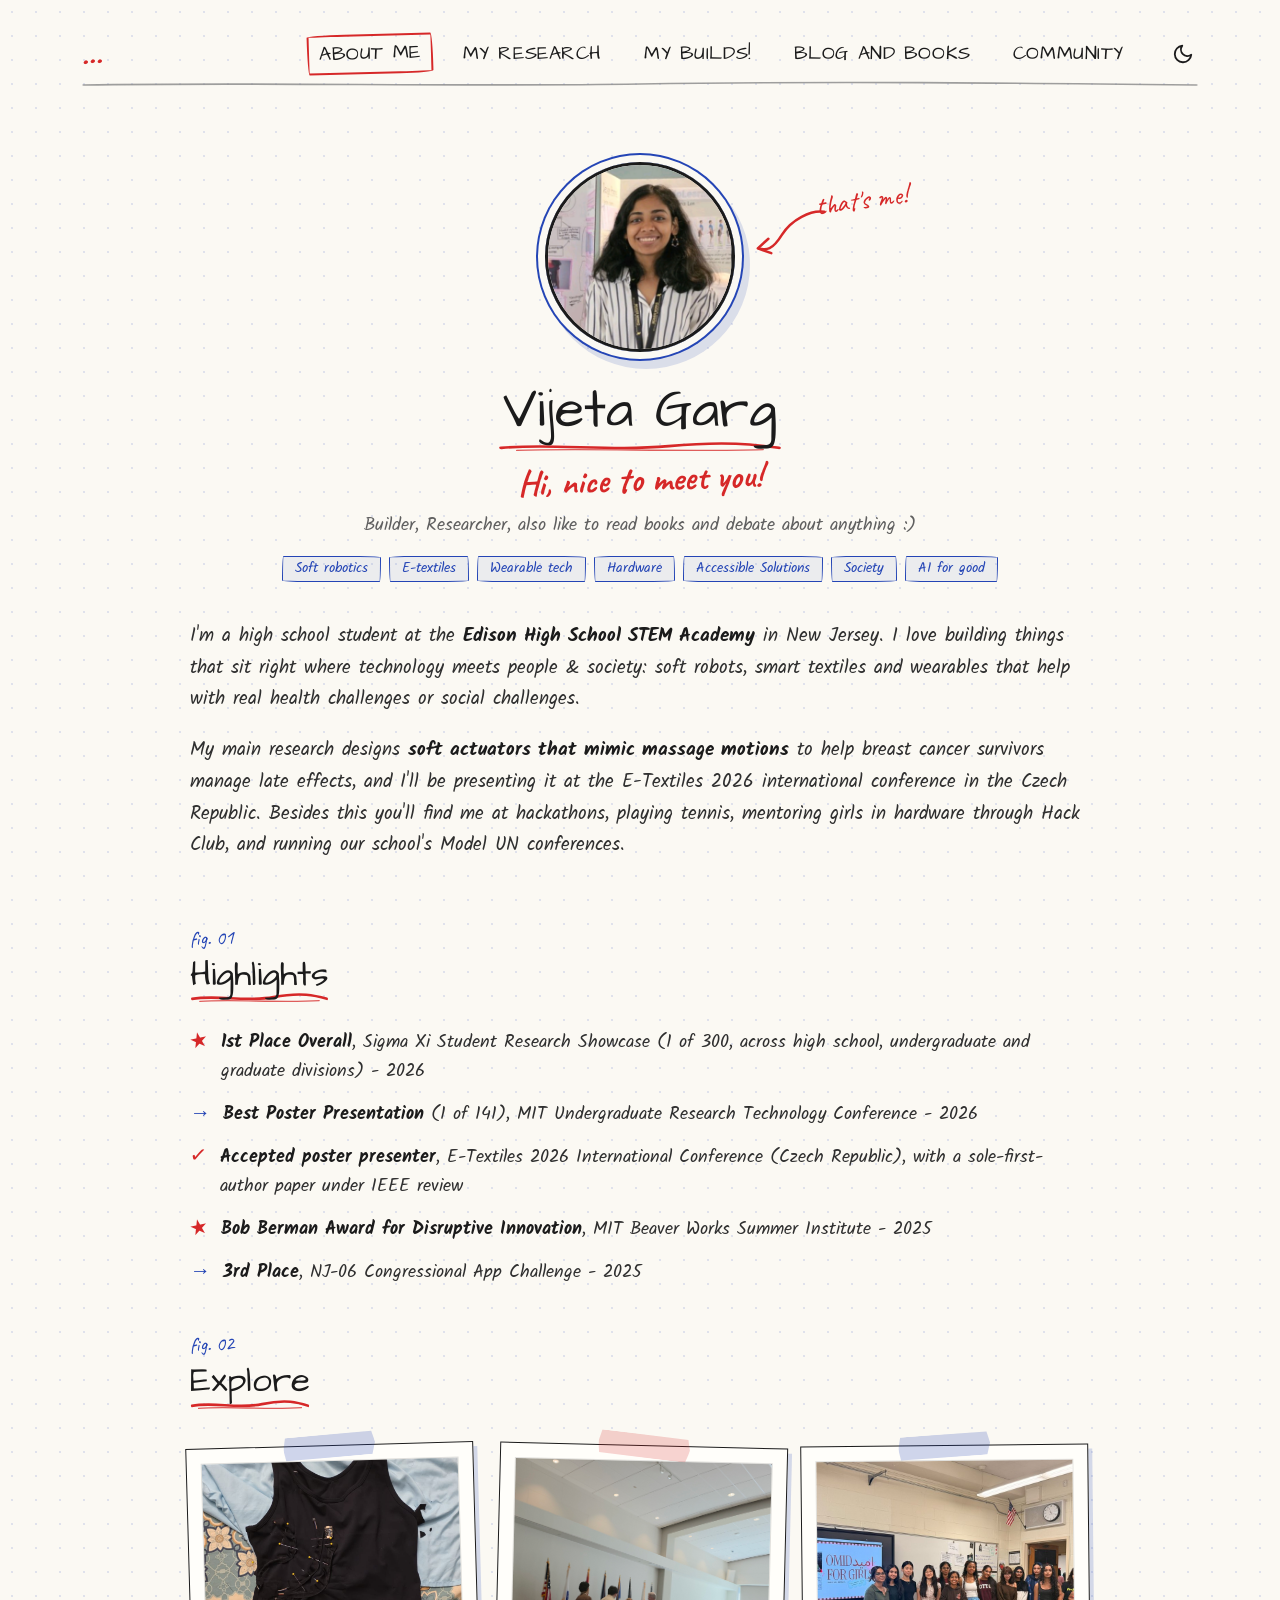
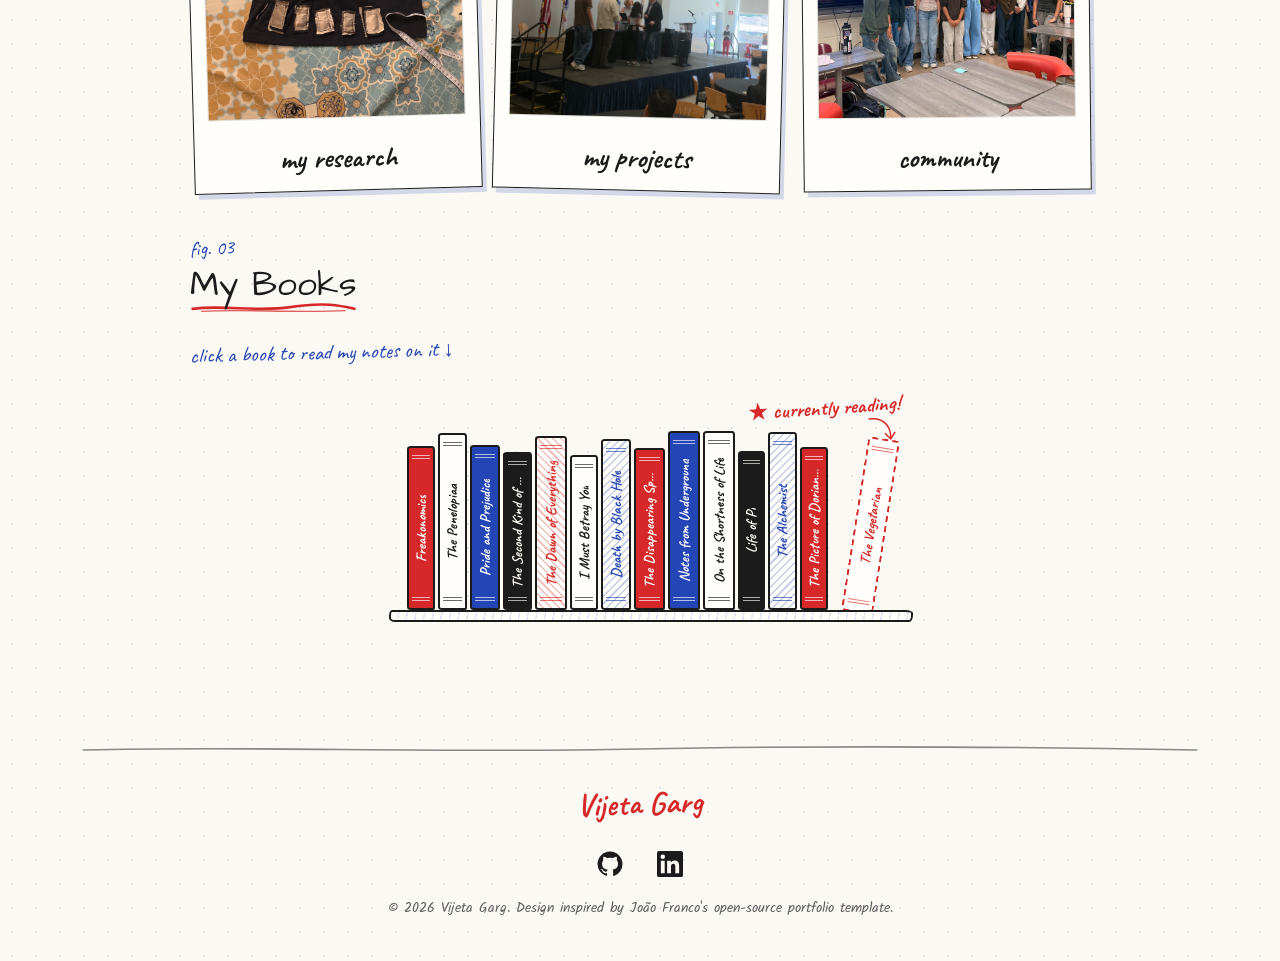
==== commit e2abf59a: "Add bookshelf, blog cross-links, new tab icon and copy updates - "my books" sketch bookshelf with jo" ====
--- a/index.html
+++ b/index.html
@@ -19,11 +19,13 @@
   <!-- Settings you can edit -->
   <script src="config/site.js"></script>
   <script src="config/about.js"></script>
+  <script src="config/books.js"></script>
   <!-- List of uploaded files (auto-generated, don't edit) -->
   <script src="content/manifest.js"></script>
   <!-- Site engine -->
   <script src="assets/js/main.js"></script>
   <script src="assets/js/media.js"></script>
+  <script src="assets/js/books.js"></script>
   <script src="assets/js/about.js"></script>
 </body>
 </html>
--- a/assets/css/style.css
+++ b/assets/css/style.css
@@ -332,6 +332,32 @@
   .detail-title { font-size: 1.9rem; }
 }
 
+/* ===================== Blog link annotations ===================== */
+/* handwritten note in the margin, linking a topic/build <-> blog post */
+.margin-note {
+  float: right; width: 250px; margin: 6px 0 18px 28px; padding: 14px 16px 12px; position: relative;
+  border: 2px dashed var(--blue); border-radius: var(--wobble-2); transform: rotate(2deg);
+  background: var(--card); font-family: var(--font-hand); line-height: 1.15; z-index: 1;
+}
+.margin-note::before {   /* little piece of tape holding the note */
+  content: ""; position: absolute; top: -11px; left: 50%; width: 70px; height: 20px; background: rgba(214, 40, 40, .2);
+  transform: translateX(-50%) rotate(-5deg); clip-path: polygon(3% 0, 97% 4%, 100% 50%, 96% 100%, 2% 96%, 0 50%);
+}
+.mn-arrow {
+  position: absolute; left: -62px; top: -14px; width: 66px; height: 46px;
+  fill: none; stroke: var(--red); stroke-width: 2.6; stroke-linecap: round; stroke-linejoin: round;
+}
+.mn-head { display: block; color: var(--red); font-size: 1.5rem; font-weight: 700; margin-bottom: 6px; transform: rotate(-2deg); }
+.margin-note a { display: block; color: var(--blue); font-size: 1.25rem; margin-top: 6px; }
+.margin-note a small { display: block; color: var(--soft); font-size: 1rem; padding-left: 18px; }
+.blog-flag { display: block; font-family: var(--font-hand); font-size: 1.1rem; color: var(--red); font-weight: 700; transform: rotate(-3deg); transform-origin: left; }
+.linked-scribble { display: block; font-family: var(--font-hand); font-size: 1.2rem; color: var(--red); margin-top: 6px; }
+@media (max-width: 900px) { .blog-flag { display: none; } }
+@media (max-width: 700px) {
+  .margin-note { float: none; width: auto; margin: 14px 4px 22px; transform: rotate(-1deg); }
+  .mn-arrow { display: none; }
+}
+
 /* ===================== Media sections ===================== */
 .media-section { margin-top: 42px; }
 .media-section > h3 { font-size: 1.5rem; margin-bottom: 16px; display: flex; align-items: center; gap: 10px; }
@@ -405,6 +431,87 @@
 .post-date { font-family: var(--font-hand); color: var(--red); font-size: 1.25rem; }
 @media (max-width: 640px) { .post-item { grid-template-columns: 1fr; } }
 
+/* ---------- "my books" mini bookshelf (config/books.js) ---------- */
+.blog-head { display: flex; justify-content: space-between; align-items: flex-end; gap: 30px 40px; flex-wrap: wrap; margin-bottom: 26px; }
+.blog-head .page-intro { margin-bottom: 0; }
+.bookshelf { position: relative; flex: none; padding: 64px 16px 0 6px; max-width: 100%; }
+.shelf-title {
+  position: absolute; top: 4px; left: 0; font-family: var(--font-hand); font-size: 2rem; font-weight: 700;
+  color: var(--red); transform: rotate(-4deg);
+}
+.shelf { display: flex; align-items: flex-end; gap: 3px; padding: 0 14px; position: relative; }
+.shelf::after {   /* the wooden plank, hand-drawn */
+  content: ""; position: absolute; left: -4px; right: -26px; bottom: -12px; height: 12px;
+  border: 2px solid var(--text); border-radius: 3px 8px 4px 6px / 6px 3px 7px 4px;
+  background: repeating-linear-gradient(100deg, transparent 0 7px, var(--grid) 7px 8.5px), var(--card);
+}
+.book {
+  position: relative; flex: none; height: var(--h); width: var(--w); padding: 20px 0; margin: 0;
+  border: 2px solid var(--text); border-radius: 4px 3px 2px 4px / 3px 4px 2px 3px;
+  display: flex; align-items: center; justify-content: center; cursor: pointer;
+  font-family: var(--font-hand); font-size: .92rem; font-weight: 700; line-height: 1;
+  transform: rotate(var(--tilt)); transform-origin: bottom left; transition: transform .25s ease;
+  background: var(--card); color: var(--text);
+}
+.book span { writing-mode: vertical-rl; transform: rotate(180deg); white-space: nowrap; overflow: hidden; text-overflow: ellipsis; max-height: 100%; }
+.book::before, .book::after {   /* little bands on the spine */
+  content: ""; position: absolute; left: 3px; right: 3px; height: 4px; opacity: .65;
+  border-top: 1.5px solid currentColor; border-bottom: 1.5px solid currentColor;
+}
+.book::before { top: 7px; }
+.book::after { bottom: 7px; }
+.book:hover, .book:focus-visible { transform: translateY(-9px) rotate(var(--tilt)); outline: none; }
+.book:focus-visible { box-shadow: 0 0 0 3px var(--blue); }
+.book.red { background: var(--red); color: #fff; }
+.book.blue { background: var(--blue); color: #fff; }
+.book.ink { background: var(--text); color: var(--bg); }
+.book.hatch-red { color: var(--red); background: repeating-linear-gradient(45deg, transparent 0 4px, rgba(214, 40, 40, .28) 4px 5.5px), var(--card); }
+.book.hatch-blue { color: var(--blue); background: repeating-linear-gradient(-45deg, transparent 0 4px, rgba(36, 69, 181, .25) 4px 5.5px), var(--card); }
+.book.current { margin-left: 10px; border: 2.5px dashed var(--red); color: var(--red); background: var(--card); }
+.current-note {
+  position: absolute; bottom: calc(100% + 2px); right: -4px; font-style: normal; white-space: nowrap;
+  font-family: var(--font-hand); font-size: 1.3rem; color: var(--red); transform: rotate(-13deg); transform-origin: bottom right;
+  display: flex; flex-direction: column; align-items: flex-end; pointer-events: none;
+}
+.current-note svg { width: 34px; height: 28px; margin-right: 2px; fill: none; stroke: var(--red); stroke-width: 2.6; stroke-linecap: round; stroke-linejoin: round; }
+
+/* journal page that opens when you click a book */
+.journal {
+  width: min(560px, 92vw); max-height: 85vh; overflow-y: auto; padding: 34px 34px 30px 66px;
+  border: 2px solid var(--text); border-radius: var(--wobble-2); color: var(--text);
+  background-color: var(--card);
+  background-image:
+    linear-gradient(90deg, transparent 46px, rgba(214, 40, 40, .55) 46px 48px, transparent 48px),
+    repeating-linear-gradient(transparent 0 31px, rgba(36, 69, 181, .2) 31px 32px);
+  background-attachment: local;
+  box-shadow: 8px 10px 0 rgba(36, 69, 181, .22);
+}
+.journal[open] { animation: journal-in .3s ease both; }
+@keyframes journal-in { from { opacity: 0; transform: translateY(14px) rotate(-3deg); } to { opacity: 1; transform: rotate(-1deg); } }
+.journal::backdrop { background: rgba(15, 15, 20, .55); }
+.journal h2 { font-size: 2rem; line-height: 1.15; margin: 0 30px 4px 0; }
+.journal-author { font-family: var(--font-hand); font-size: 1.45rem; color: var(--blue); margin: 0; }
+.journal-date { font-family: var(--font-hand); font-size: 1.2rem; color: var(--soft); margin: 0; }
+.journal-flag { font-family: var(--font-hand); font-size: 1.35rem; font-weight: 700; color: var(--red); margin: 0 0 4px; transform: rotate(-2deg); }
+.journal-body { margin-top: 18px; font-size: 1.1rem; line-height: 32px; color: var(--muted); }
+.journal-body p { margin: 0 0 32px; }
+.journal-empty { font-family: var(--font-hand); font-size: 1.5rem; color: var(--soft); }
+.journal-close {
+  position: absolute; top: 12px; right: 14px; width: 38px; height: 38px; font-size: 1.2rem; cursor: pointer;
+  background: var(--card); color: var(--text); border: 2px solid var(--text); border-radius: var(--wobble);
+}
+.journal-close:hover { color: var(--red); border-color: var(--red); }
+
+@media (max-width: 700px) {
+  .bookshelf { width: 100%; }
+  .shelf { overflow-x: auto; padding: 70px 14px 0; margin-top: -70px; scrollbar-width: thin; }
+  .shelf::after { display: none; }
+  .shelf { border-bottom: 10px solid var(--card); box-shadow: 0 2px 0 var(--text); }
+  .journal { padding: 30px 20px 24px 56px; background-image:
+    linear-gradient(90deg, transparent 38px, rgba(214, 40, 40, .55) 38px 40px, transparent 40px),
+    repeating-linear-gradient(transparent 0 31px, rgba(36, 69, 181, .2) 31px 32px); }
+}
+
 .post-body { color: var(--muted); font-size: 1.12rem; }
 .post-body h1, .post-body h2, .post-body h3 { color: var(--text); margin: 1.6em 0 .5em; }
 .post-body img { margin: 16px auto; border: 8px solid var(--card); outline: 1.5px solid var(--text); box-shadow: var(--shadow); }
@@ -435,3 +542,9 @@
 .credit { color: var(--soft); font-size: .9rem; margin: 0; }
 
 @media print { .hero::before, .hero::after, .page-title::after { display: none !important; } }
+
+/* ---------- bookshelf on the About Me page ---------- */
+.about-books .bookshelf { display: flex; justify-content: center; padding: 70px 16px 14px; }
+.about-books .shelf-title { display: none; }
+.books-hint { font-family: var(--font-hand); font-size: 1.35rem; color: var(--blue); margin: -12px 0 0; transform: rotate(-1.5deg); }
+@media (max-width: 700px) { .about-books .bookshelf { display: block; padding-top: 10px; } }
